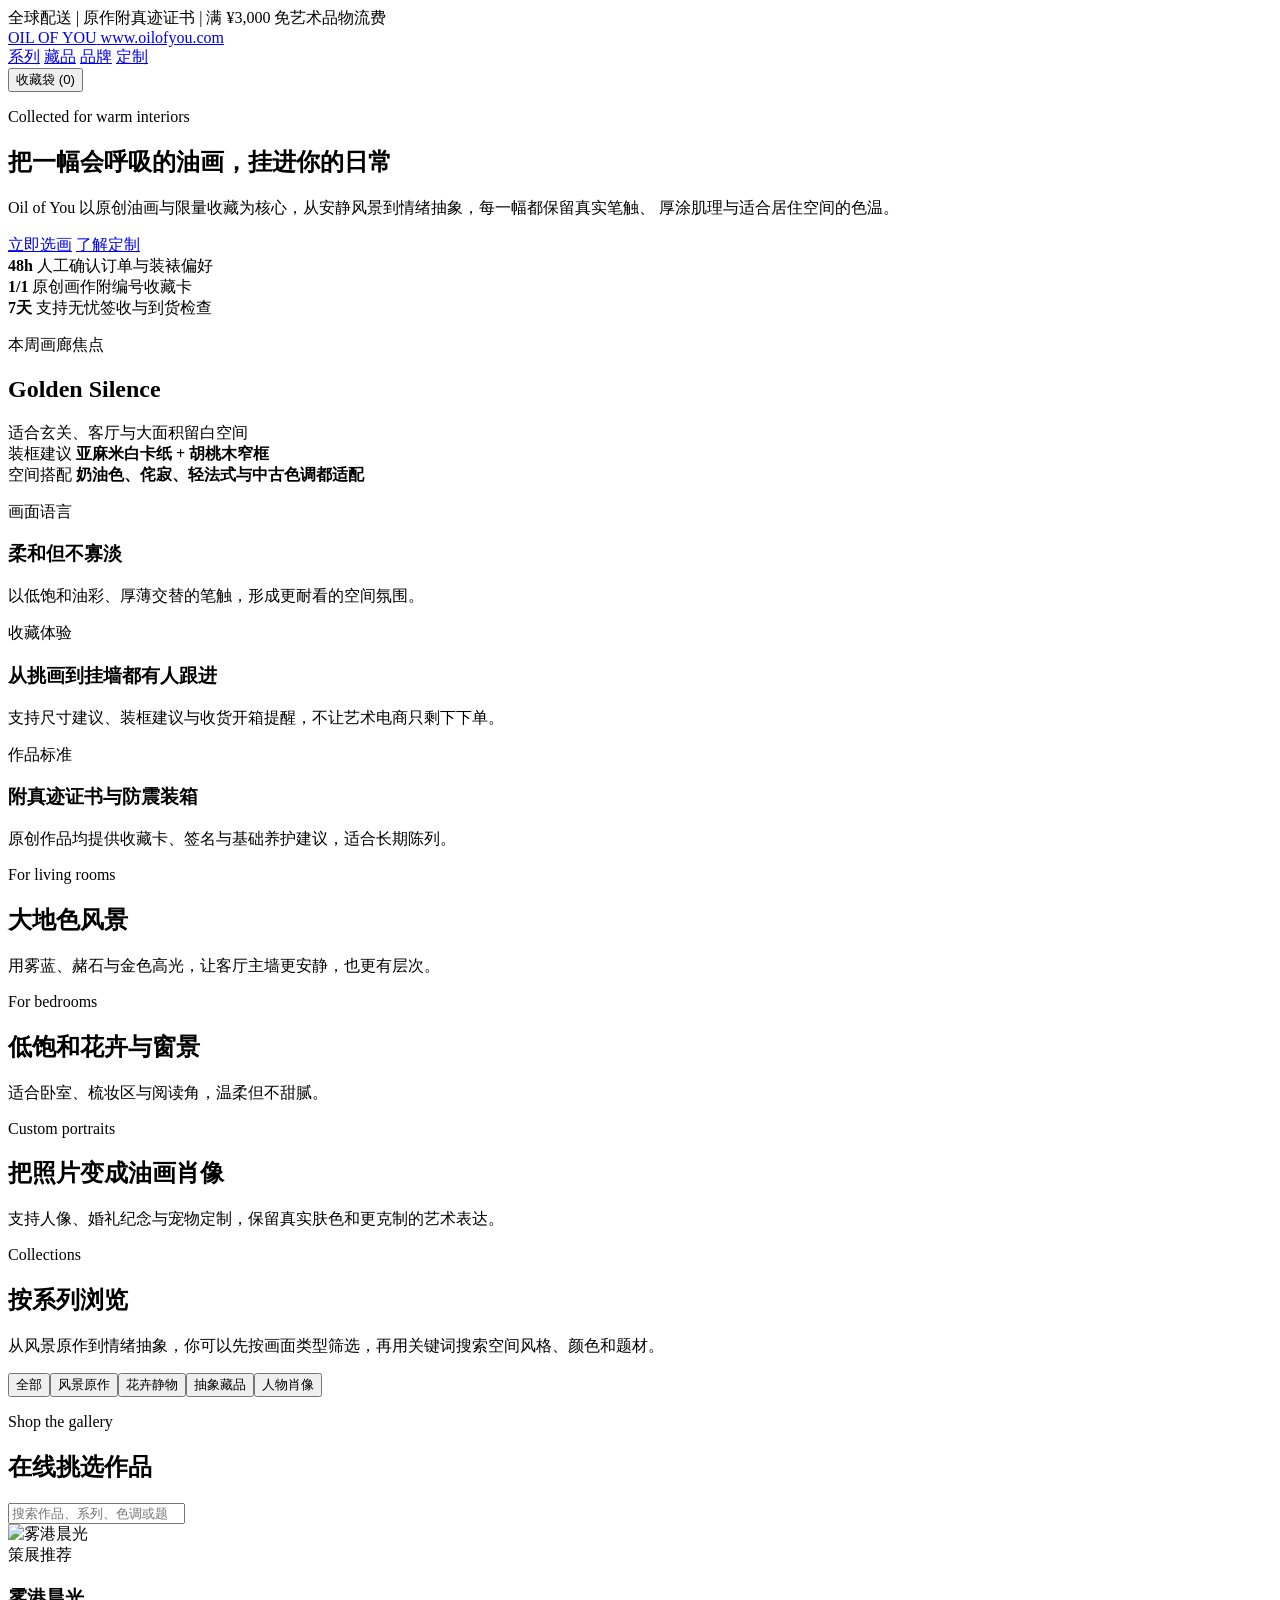
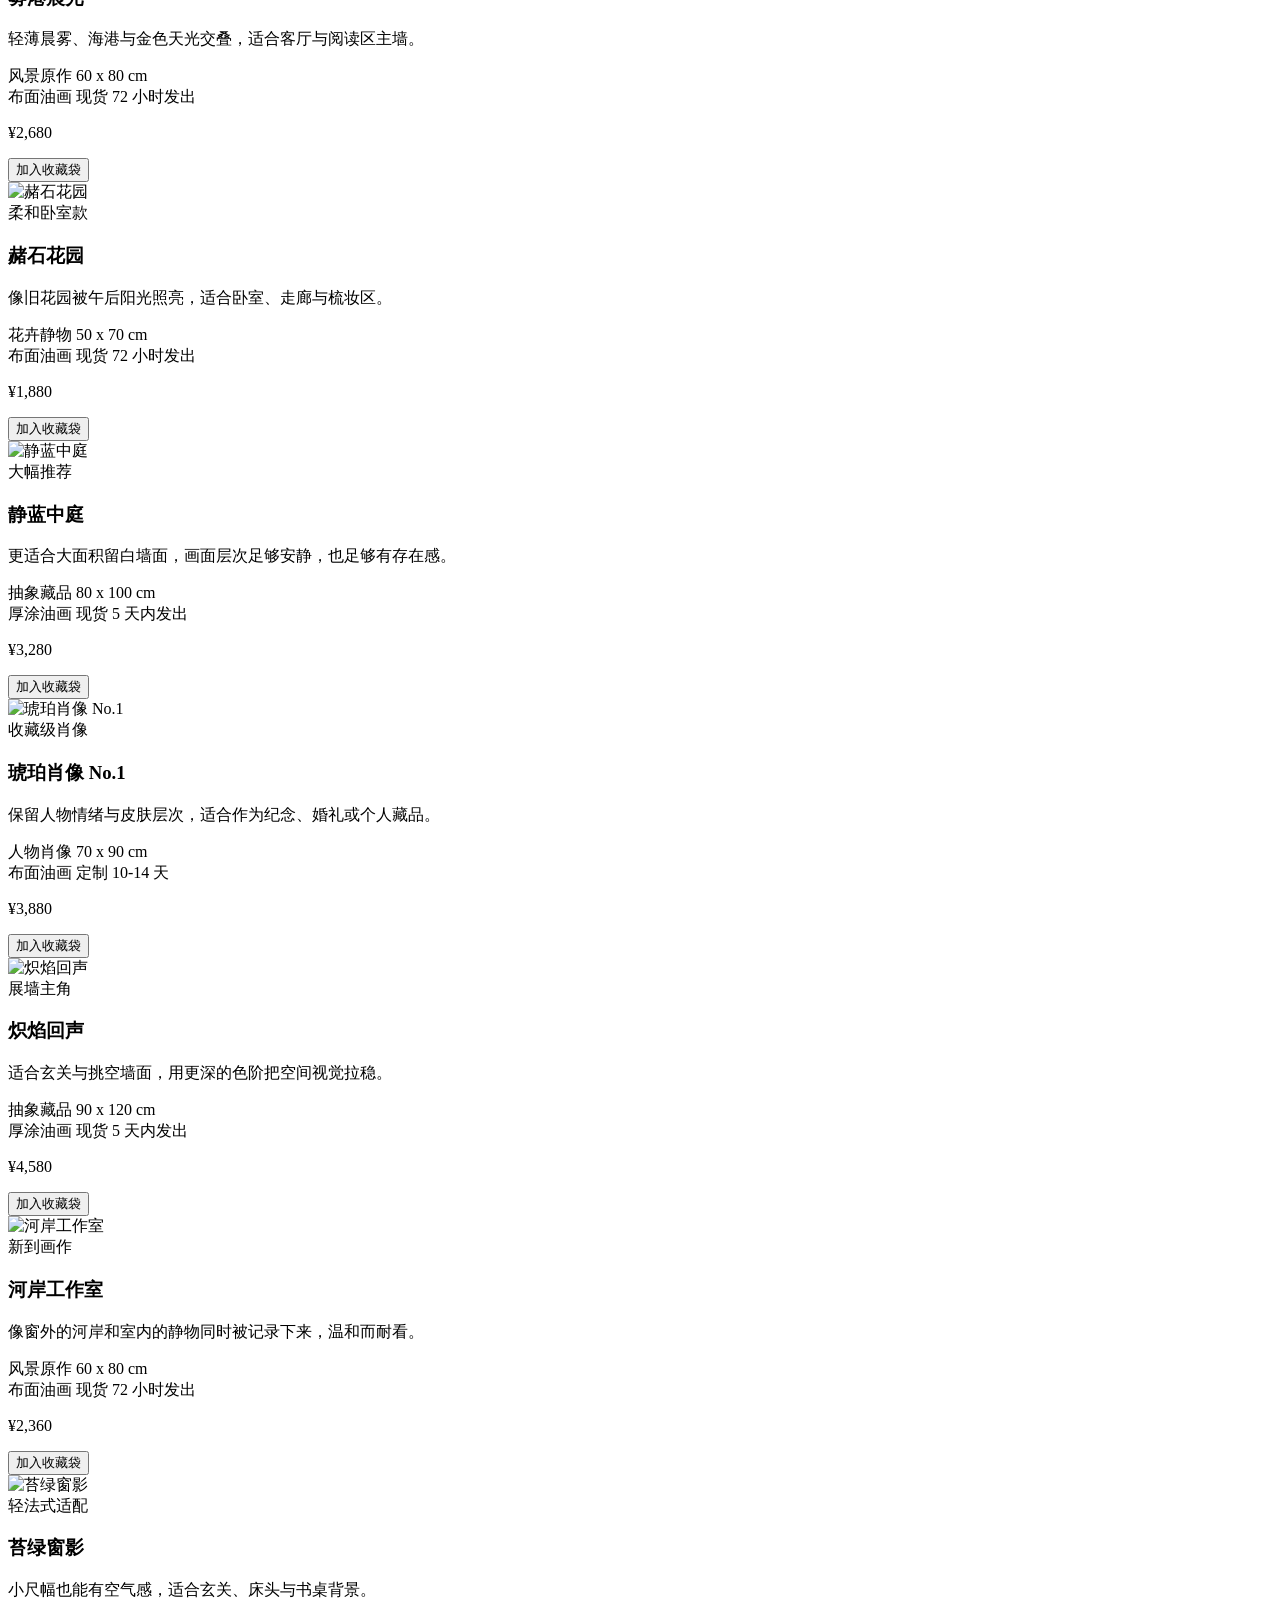
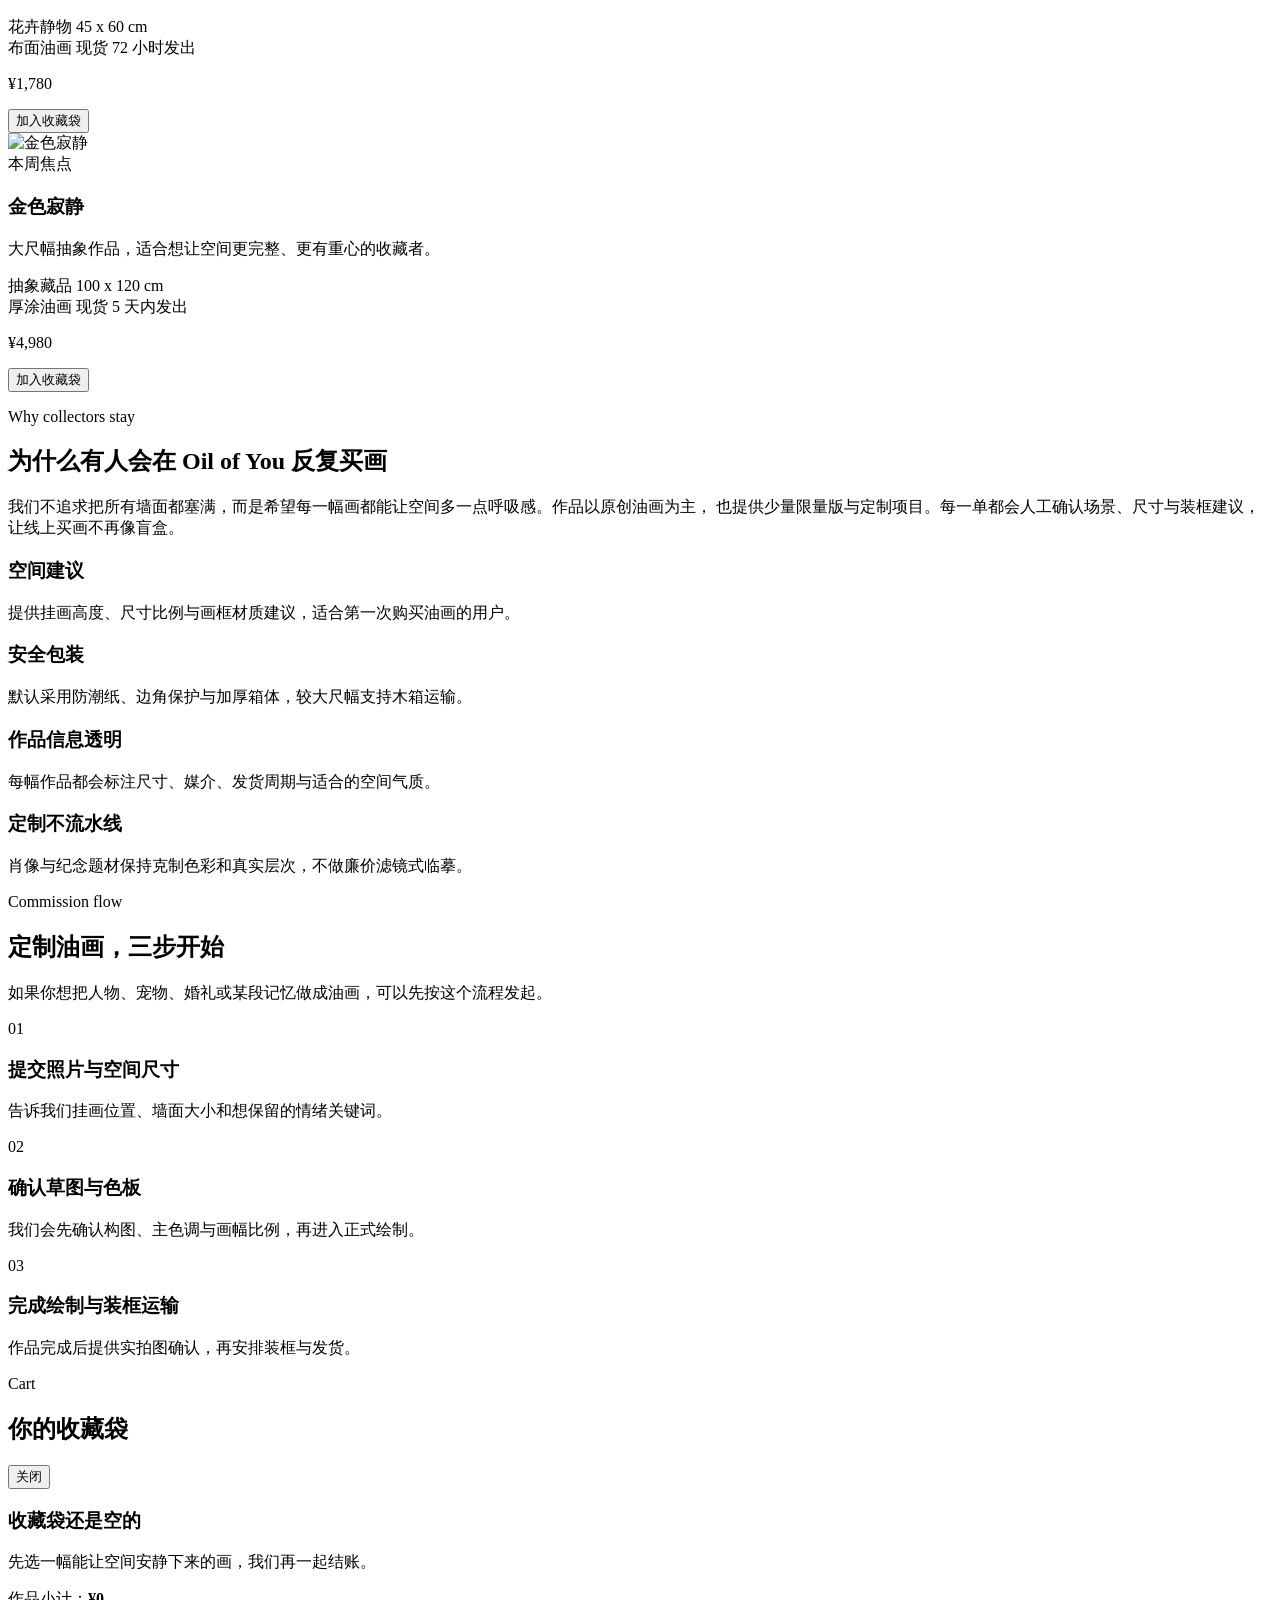
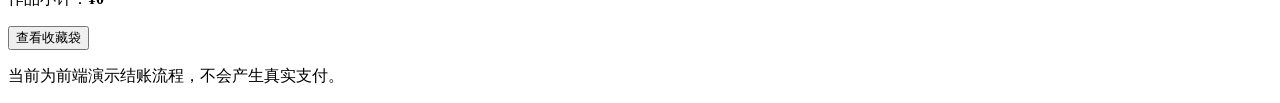
==== index.html @ 21b747b0 "Add Oil of You homepage" ====
<!DOCTYPE html>
<html lang="zh-CN">
<head>
  <meta charset="UTF-8" />
  <meta name="viewport" content="width=device-width, initial-scale=1.0" />
  <title>Oil of You | 原创油画与收藏级家居艺术</title>
  <meta
    name="description"
    content="Oil of You 是一个原创油画购物网站，提供风景、抽象、静物与肖像系列作品，每幅画作附真迹证书与专业防震装箱。"
  />
  <link rel="canonical" href="https://www.oilofyou.com/" />
  <meta property="og:title" content="Oil of You | 原创油画与收藏级家居艺术" />
  <meta
    property="og:description"
    content="在 www.oilofyou.com 挑选原创油画、收藏级空间艺术与定制肖像服务。"
  />
  <meta property="og:type" content="website" />
  <meta property="og:url" content="https://www.oilofyou.com/" />
  <link rel="stylesheet" href="./styles.css" />
</head>
<body>
  <header class="announcement">全球配送 | 原作附真迹证书 | 满 ¥3,000 免艺术品物流费</header>

  <nav class="nav">
    <a class="brand" href="./index.html" aria-label="Oil of You 首页">
      <span class="brand-mark">OIL OF YOU</span>
      <span class="brand-sub">www.oilofyou.com</span>
    </a>

    <div class="nav-links">
      <a href="#collections">系列</a>
      <a href="#shop">藏品</a>
      <a href="#story">品牌</a>
      <a href="#commission">定制</a>
    </div>

    <button id="cartBtn" class="cart-btn" aria-label="打开收藏袋">
      收藏袋 (<span id="cartCount">0</span>)
    </button>
  </nav>

  <main>
    <section class="hero">
      <div class="hero-copy surface">
        <p class="eyebrow">Collected for warm interiors</p>
        <h1>把一幅会呼吸的油画，挂进你的日常</h1>
        <p class="lede">
          Oil of You 以原创油画与限量收藏为核心，从安静风景到情绪抽象，每一幅都保留真实笔触、
          厚涂肌理与适合居住空间的色温。
        </p>

        <div class="hero-actions">
          <a href="#shop" class="cta">立即选画</a>
          <a href="#commission" class="ghost-btn">了解定制</a>
        </div>

        <div class="hero-notes">
          <div>
            <strong>48h</strong>
            <span>人工确认订单与装裱偏好</span>
          </div>
          <div>
            <strong>1/1</strong>
            <span>原创画作附编号收藏卡</span>
          </div>
          <div>
            <strong>7天</strong>
            <span>支持无忧签收与到货检查</span>
          </div>
        </div>
      </div>

      <div class="hero-stage surface">
        <div class="stage-frame stage-frame-large">
          <div class="frame-caption">
            <p>本周画廊焦点</p>
            <h2>Golden Silence</h2>
            <span>适合玄关、客厅与大面积留白空间</span>
          </div>
        </div>

        <div class="stage-stack">
          <article class="mini-note">
            <span>装框建议</span>
            <strong>亚麻米白卡纸 + 胡桃木窄框</strong>
          </article>
          <article class="mini-note warm">
            <span>空间搭配</span>
            <strong>奶油色、侘寂、轻法式与中古色调都适配</strong>
          </article>
        </div>
      </div>
    </section>

    <section class="signature-strip">
      <article class="surface">
        <p>画面语言</p>
        <h3>柔和但不寡淡</h3>
        <span>以低饱和油彩、厚薄交替的笔触，形成更耐看的空间氛围。</span>
      </article>
      <article class="surface">
        <p>收藏体验</p>
        <h3>从挑画到挂墙都有人跟进</h3>
        <span>支持尺寸建议、装框建议与收货开箱提醒，不让艺术电商只剩下下单。</span>
      </article>
      <article class="surface">
        <p>作品标准</p>
        <h3>附真迹证书与防震装箱</h3>
        <span>原创作品均提供收藏卡、签名与基础养护建议，适合长期陈列。</span>
      </article>
    </section>

    <section id="collections" class="editorial-grid">
      <article class="editorial-card tone-sand">
        <p class="eyebrow">For living rooms</p>
        <h2>大地色风景</h2>
        <p>用雾蓝、赭石与金色高光，让客厅主墙更安静，也更有层次。</p>
      </article>
      <article class="editorial-card tone-sage">
        <p class="eyebrow">For bedrooms</p>
        <h2>低饱和花卉与窗景</h2>
        <p>适合卧室、梳妆区与阅读角，温柔但不甜腻。</p>
      </article>
      <article class="editorial-card tone-ink">
        <p class="eyebrow">Custom portraits</p>
        <h2>把照片变成油画肖像</h2>
        <p>支持人像、婚礼纪念与宠物定制，保留真实肤色和更克制的艺术表达。</p>
      </article>
    </section>

    <section class="section-surface">
      <div class="section-head">
        <div>
          <p class="eyebrow">Collections</p>
          <h2>按系列浏览</h2>
        </div>
        <p>
          从风景原作到情绪抽象，你可以先按画面类型筛选，再用关键词搜索空间风格、颜色和题材。
        </p>
      </div>
      <div id="categoryFilters" class="chips"></div>
    </section>

    <section id="shop" class="shop section-surface">
      <div class="shop-header">
        <div>
          <p class="eyebrow">Shop the gallery</p>
          <h2>在线挑选作品</h2>
        </div>
        <input
          id="searchInput"
          type="search"
          placeholder="搜索作品、系列、色调或题材"
          aria-label="搜索作品"
        />
      </div>
      <div id="productGrid" class="product-grid"></div>
    </section>

    <section id="story" class="story-layout">
      <article class="section-surface story-panel">
        <p class="eyebrow">Why collectors stay</p>
        <h2>为什么有人会在 Oil of You 反复买画</h2>
        <p class="story-text">
          我们不追求把所有墙面都塞满，而是希望每一幅画都能让空间多一点呼吸感。作品以原创油画为主，
          也提供少量限量版与定制项目。每一单都会人工确认场景、尺寸与装框建议，让线上买画不再像盲盒。
        </p>
      </article>

      <div class="promise-grid">
        <article class="section-surface promise-card">
          <h3>空间建议</h3>
          <p>提供挂画高度、尺寸比例与画框材质建议，适合第一次购买油画的用户。</p>
        </article>
        <article class="section-surface promise-card">
          <h3>安全包装</h3>
          <p>默认采用防潮纸、边角保护与加厚箱体，较大尺幅支持木箱运输。</p>
        </article>
        <article class="section-surface promise-card">
          <h3>作品信息透明</h3>
          <p>每幅作品都会标注尺寸、媒介、发货周期与适合的空间气质。</p>
        </article>
        <article class="section-surface promise-card">
          <h3>定制不流水线</h3>
          <p>肖像与纪念题材保持克制色彩和真实层次，不做廉价滤镜式临摹。</p>
        </article>
      </div>
    </section>

    <section id="commission" class="section-surface commission">
      <div class="section-head">
        <div>
          <p class="eyebrow">Commission flow</p>
          <h2>定制油画，三步开始</h2>
        </div>
        <p>如果你想把人物、宠物、婚礼或某段记忆做成油画，可以先按这个流程发起。</p>
      </div>

      <div class="process-grid">
        <article class="process-card">
          <span>01</span>
          <h3>提交照片与空间尺寸</h3>
          <p>告诉我们挂画位置、墙面大小和想保留的情绪关键词。</p>
        </article>
        <article class="process-card">
          <span>02</span>
          <h3>确认草图与色板</h3>
          <p>我们会先确认构图、主色调与画幅比例，再进入正式绘制。</p>
        </article>
        <article class="process-card">
          <span>03</span>
          <h3>完成绘制与装框运输</h3>
          <p>作品完成后提供实拍图确认，再安排装框与发货。</p>
        </article>
      </div>
    </section>
  </main>

  <aside id="cartDrawer" class="cart-drawer" aria-hidden="true">
    <div class="cart-head">
      <div>
        <p class="eyebrow">Cart</p>
        <h2>你的收藏袋</h2>
      </div>
      <button id="closeCartBtn" aria-label="关闭收藏袋">关闭</button>
    </div>

    <div id="cartItems" class="cart-items"></div>

    <div class="cart-foot">
      <p>作品小计：<strong id="cartSubtotal">¥0</strong></p>
      <button id="goCartBtn" class="checkout-btn">查看收藏袋</button>
      <p class="small">当前为前端演示结账流程，不会产生真实支付。</p>
    </div>
  </aside>

  <div id="overlay" class="overlay"></div>

  <script src="./store-data.js"></script>
  <script src="./app.js"></script>
</body>
</html>
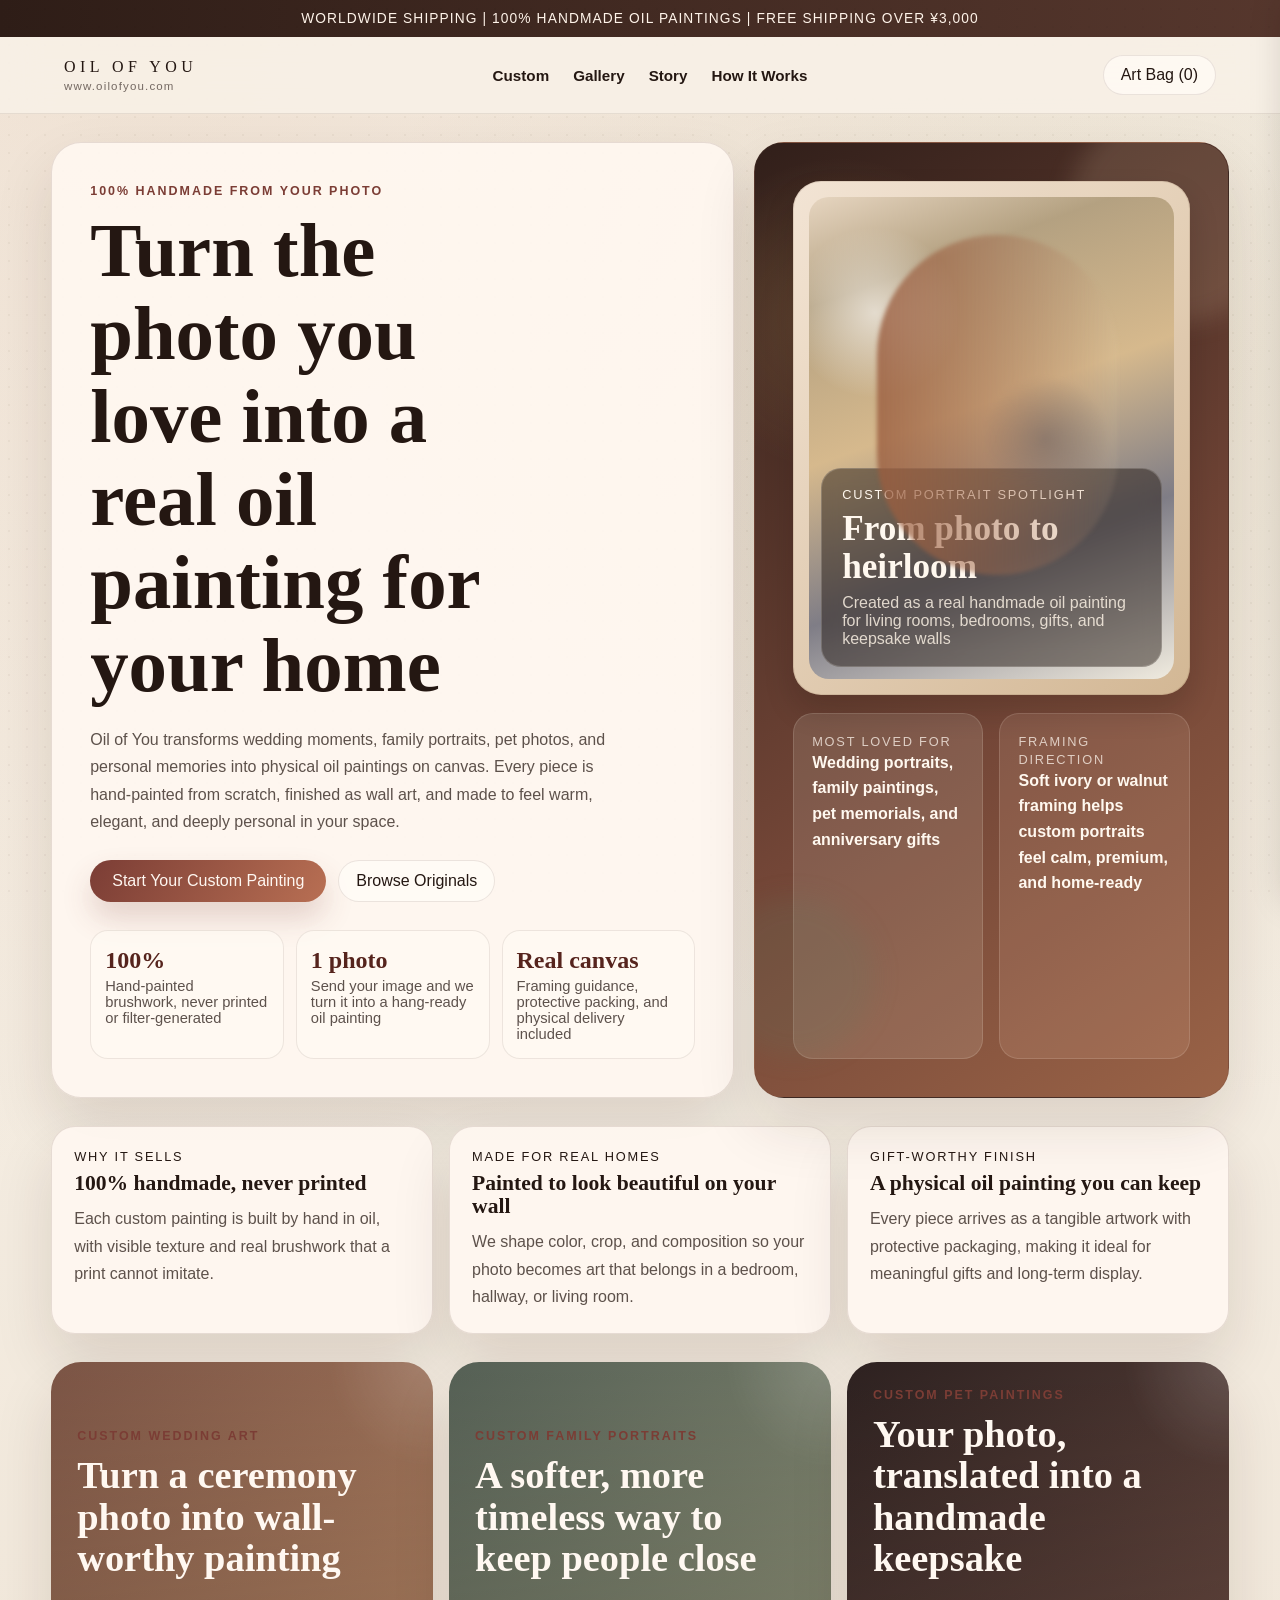
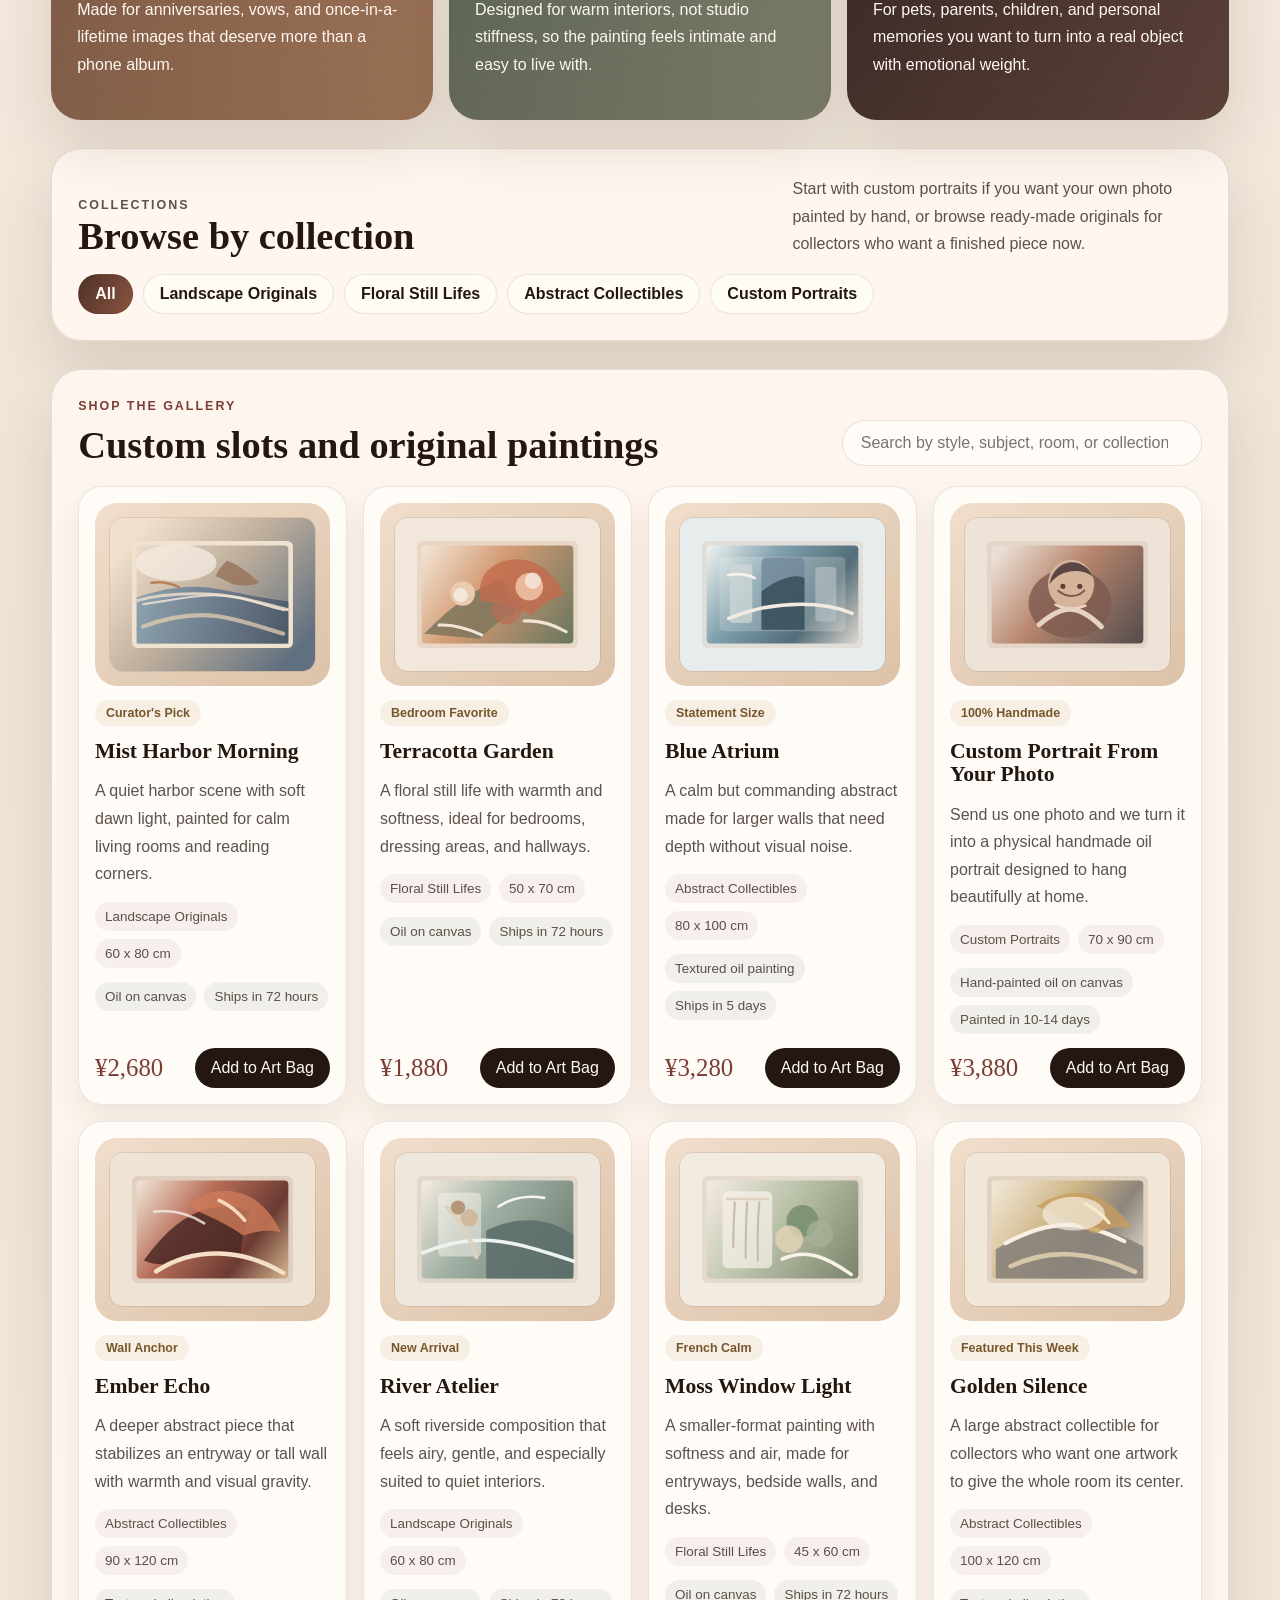
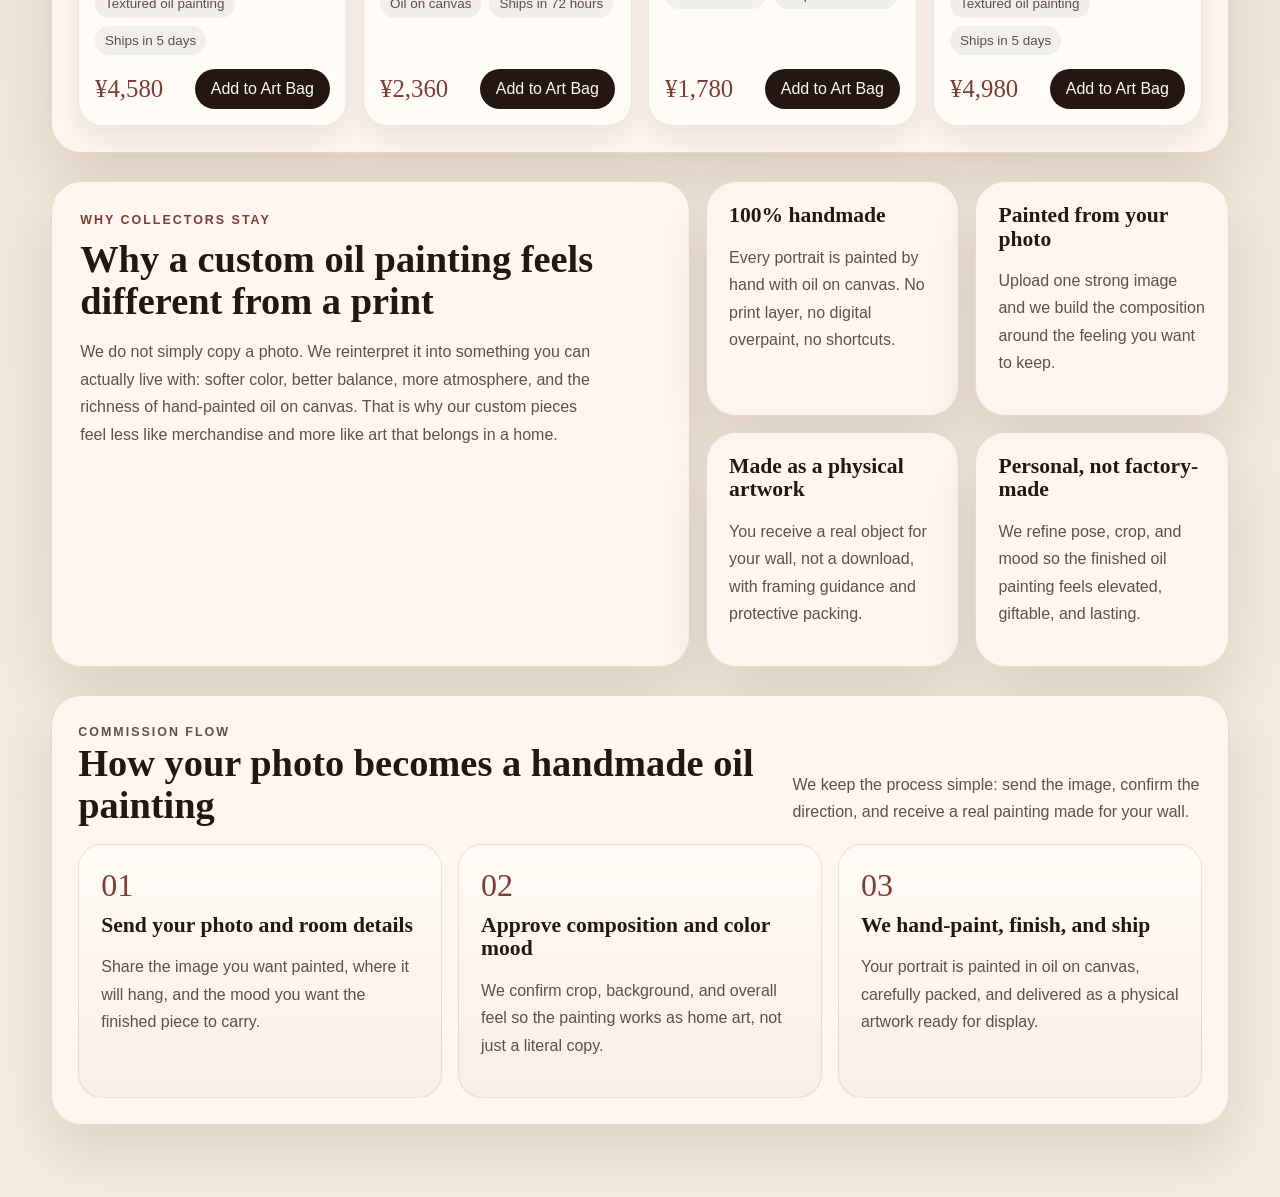
==== commit aeaf3b45: "Refresh homepage copy for custom handmade portraits" ====
--- a/index.html
+++ b/index.html
@@ -1,71 +1,72 @@
 <!DOCTYPE html>
-<html lang="zh-CN">
+<html lang="en">
 <head>
   <meta charset="UTF-8" />
   <meta name="viewport" content="width=device-width, initial-scale=1.0" />
-  <title>Oil of You | 原创油画与收藏级家居艺术</title>
+  <title>Oil of You | 100% Handmade Custom Oil Paintings From Your Photos</title>
   <meta
     name="description"
-    content="Oil of You 是一个原创油画购物网站，提供风景、抽象、静物与肖像系列作品，每幅画作附真迹证书与专业防震装箱。"
+    content="Turn your photos into 100% handmade oil paintings on real canvas. Oil of You creates custom portraits, wedding paintings, pet portraits, and collectible originals made for your home."
   />
   <link rel="canonical" href="https://www.oilofyou.com/" />
-  <meta property="og:title" content="Oil of You | 原创油画与收藏级家居艺术" />
+  <meta property="og:title" content="Oil of You | 100% Handmade Custom Oil Paintings From Your Photos" />
   <meta
     property="og:description"
-    content="在 www.oilofyou.com 挑选原创油画、收藏级空间艺术与定制肖像服务。"
+    content="Upload your photo and receive a real hand-painted oil painting made to hang in your home."
   />
   <meta property="og:type" content="website" />
   <meta property="og:url" content="https://www.oilofyou.com/" />
   <link rel="stylesheet" href="./styles.css" />
 </head>
 <body>
-  <header class="announcement">全球配送 | 原作附真迹证书 | 满 ¥3,000 免艺术品物流费</header>
+  <header class="announcement">Worldwide shipping | 100% handmade oil paintings | Free shipping over ¥3,000</header>
 
   <nav class="nav">
-    <a class="brand" href="./index.html" aria-label="Oil of You 首页">
+    <a class="brand" href="./index.html" aria-label="Oil of You home page">
       <span class="brand-mark">OIL OF YOU</span>
       <span class="brand-sub">www.oilofyou.com</span>
     </a>
 
     <div class="nav-links">
-      <a href="#collections">系列</a>
-      <a href="#shop">藏品</a>
-      <a href="#story">品牌</a>
-      <a href="#commission">定制</a>
+      <a href="#collections">Custom</a>
+      <a href="#shop">Gallery</a>
+      <a href="#story">Story</a>
+      <a href="#commission">How It Works</a>
     </div>
 
-    <button id="cartBtn" class="cart-btn" aria-label="打开收藏袋">
-      收藏袋 (<span id="cartCount">0</span>)
+    <button id="cartBtn" class="cart-btn" aria-label="Open art bag">
+      Art Bag (<span id="cartCount">0</span>)
     </button>
   </nav>
 
   <main>
     <section class="hero">
       <div class="hero-copy surface">
-        <p class="eyebrow">Collected for warm interiors</p>
-        <h1>把一幅会呼吸的油画，挂进你的日常</h1>
+        <p class="eyebrow">100% Handmade From Your Photo</p>
+        <h1>Turn the photo you love into a real oil painting for your home</h1>
         <p class="lede">
-          Oil of You 以原创油画与限量收藏为核心，从安静风景到情绪抽象，每一幅都保留真实笔触、
-          厚涂肌理与适合居住空间的色温。
+          Oil of You transforms wedding moments, family portraits, pet photos, and personal memories into
+          physical oil paintings on canvas. Every piece is hand-painted from scratch, finished as wall art,
+          and made to feel warm, elegant, and deeply personal in your space.
         </p>
 
         <div class="hero-actions">
-          <a href="#shop" class="cta">立即选画</a>
-          <a href="#commission" class="ghost-btn">了解定制</a>
+          <a href="#commission" class="cta">Start Your Custom Painting</a>
+          <a href="#shop" class="ghost-btn">Browse Originals</a>
         </div>
 
         <div class="hero-notes">
           <div>
-            <strong>48h</strong>
-            <span>人工确认订单与装裱偏好</span>
+            <strong>100%</strong>
+            <span>Hand-painted brushwork, never printed or filter-generated</span>
           </div>
           <div>
-            <strong>1/1</strong>
-            <span>原创画作附编号收藏卡</span>
+            <strong>1 photo</strong>
+            <span>Send your image and we turn it into a hang-ready oil painting</span>
           </div>
           <div>
-            <strong>7天</strong>
-            <span>支持无忧签收与到货检查</span>
+            <strong>Real canvas</strong>
+            <span>Framing guidance, protective packing, and physical delivery included</span>
           </div>
         </div>
       </div>
@@ -73,20 +74,20 @@
       <div class="hero-stage surface">
         <div class="stage-frame stage-frame-large">
           <div class="frame-caption">
-            <p>本周画廊焦点</p>
-            <h2>Golden Silence</h2>
-            <span>适合玄关、客厅与大面积留白空间</span>
+            <p>Custom Portrait Spotlight</p>
+            <h2>From photo to heirloom</h2>
+            <span>Created as a real handmade oil painting for living rooms, bedrooms, gifts, and keepsake walls</span>
           </div>
         </div>
 
         <div class="stage-stack">
           <article class="mini-note">
-            <span>装框建议</span>
-            <strong>亚麻米白卡纸 + 胡桃木窄框</strong>
+            <span>Most loved for</span>
+            <strong>Wedding portraits, family paintings, pet memorials, and anniversary gifts</strong>
           </article>
           <article class="mini-note warm">
-            <span>空间搭配</span>
-            <strong>奶油色、侘寂、轻法式与中古色调都适配</strong>
+            <span>Framing direction</span>
+            <strong>Soft ivory or walnut framing helps custom portraits feel calm, premium, and home-ready</strong>
           </article>
         </div>
       </div>
@@ -94,37 +95,37 @@
 
     <section class="signature-strip">
       <article class="surface">
-        <p>画面语言</p>
-        <h3>柔和但不寡淡</h3>
-        <span>以低饱和油彩、厚薄交替的笔触，形成更耐看的空间氛围。</span>
+        <p>Why it sells</p>
+        <h3>100% handmade, never printed</h3>
+        <span>Each custom painting is built by hand in oil, with visible texture and real brushwork that a print cannot imitate.</span>
       </article>
       <article class="surface">
-        <p>收藏体验</p>
-        <h3>从挑画到挂墙都有人跟进</h3>
-        <span>支持尺寸建议、装框建议与收货开箱提醒，不让艺术电商只剩下下单。</span>
+        <p>Made for real homes</p>
+        <h3>Painted to look beautiful on your wall</h3>
+        <span>We shape color, crop, and composition so your photo becomes art that belongs in a bedroom, hallway, or living room.</span>
       </article>
       <article class="surface">
-        <p>作品标准</p>
-        <h3>附真迹证书与防震装箱</h3>
-        <span>原创作品均提供收藏卡、签名与基础养护建议，适合长期陈列。</span>
+        <p>Gift-worthy finish</p>
+        <h3>A physical oil painting you can keep</h3>
+        <span>Every piece arrives as a tangible artwork with protective packaging, making it ideal for meaningful gifts and long-term display.</span>
       </article>
     </section>
 
     <section id="collections" class="editorial-grid">
       <article class="editorial-card tone-sand">
-        <p class="eyebrow">For living rooms</p>
-        <h2>大地色风景</h2>
-        <p>用雾蓝、赭石与金色高光，让客厅主墙更安静，也更有层次。</p>
+        <p class="eyebrow">Custom wedding art</p>
+        <h2>Turn a ceremony photo into wall-worthy painting</h2>
+        <p>Made for anniversaries, vows, and once-in-a-lifetime images that deserve more than a phone album.</p>
       </article>
       <article class="editorial-card tone-sage">
-        <p class="eyebrow">For bedrooms</p>
-        <h2>低饱和花卉与窗景</h2>
-        <p>适合卧室、梳妆区与阅读角，温柔但不甜腻。</p>
+        <p class="eyebrow">Custom family portraits</p>
+        <h2>A softer, more timeless way to keep people close</h2>
+        <p>Designed for warm interiors, not studio stiffness, so the painting feels intimate and easy to live with.</p>
       </article>
       <article class="editorial-card tone-ink">
-        <p class="eyebrow">Custom portraits</p>
-        <h2>把照片变成油画肖像</h2>
-        <p>支持人像、婚礼纪念与宠物定制，保留真实肤色和更克制的艺术表达。</p>
+        <p class="eyebrow">Custom pet paintings</p>
+        <h2>Your photo, translated into a handmade keepsake</h2>
+        <p>For pets, parents, children, and personal memories you want to turn into a real object with emotional weight.</p>
       </article>
     </section>
 
@@ -132,10 +133,10 @@
       <div class="section-head">
         <div>
           <p class="eyebrow">Collections</p>
-          <h2>按系列浏览</h2>
+          <h2>Browse by collection</h2>
         </div>
         <p>
-          从风景原作到情绪抽象，你可以先按画面类型筛选，再用关键词搜索空间风格、颜色和题材。
+          Start with custom portraits if you want your own photo painted by hand, or browse ready-made originals for collectors who want a finished piece now.
         </p>
       </div>
       <div id="categoryFilters" class="chips"></div>
@@ -145,13 +146,13 @@
       <div class="shop-header">
         <div>
           <p class="eyebrow">Shop the gallery</p>
-          <h2>在线挑选作品</h2>
+          <h2>Custom slots and original paintings</h2>
         </div>
         <input
           id="searchInput"
           type="search"
-          placeholder="搜索作品、系列、色调或题材"
-          aria-label="搜索作品"
+          placeholder="Search by style, subject, room, or collection"
+          aria-label="Search paintings"
         />
       </div>
       <div id="productGrid" class="product-grid"></div>
@@ -160,29 +161,30 @@
     <section id="story" class="story-layout">
       <article class="section-surface story-panel">
         <p class="eyebrow">Why collectors stay</p>
-        <h2>为什么有人会在 Oil of You 反复买画</h2>
+        <h2>Why a custom oil painting feels different from a print</h2>
         <p class="story-text">
-          我们不追求把所有墙面都塞满，而是希望每一幅画都能让空间多一点呼吸感。作品以原创油画为主，
-          也提供少量限量版与定制项目。每一单都会人工确认场景、尺寸与装框建议，让线上买画不再像盲盒。
+          We do not simply copy a photo. We reinterpret it into something you can actually live with: softer color,
+          better balance, more atmosphere, and the richness of hand-painted oil on canvas. That is why our custom
+          pieces feel less like merchandise and more like art that belongs in a home.
         </p>
       </article>
 
       <div class="promise-grid">
         <article class="section-surface promise-card">
-          <h3>空间建议</h3>
-          <p>提供挂画高度、尺寸比例与画框材质建议，适合第一次购买油画的用户。</p>
-        </article>
-        <article class="section-surface promise-card">
-          <h3>安全包装</h3>
-          <p>默认采用防潮纸、边角保护与加厚箱体，较大尺幅支持木箱运输。</p>
-        </article>
-        <article class="section-surface promise-card">
-          <h3>作品信息透明</h3>
-          <p>每幅作品都会标注尺寸、媒介、发货周期与适合的空间气质。</p>
-        </article>
-        <article class="section-surface promise-card">
-          <h3>定制不流水线</h3>
-          <p>肖像与纪念题材保持克制色彩和真实层次，不做廉价滤镜式临摹。</p>
+          <h3>100% handmade</h3>
+          <p>Every portrait is painted by hand with oil on canvas. No print layer, no digital overpaint, no shortcuts.</p>
+        </article>
+        <article class="section-surface promise-card">
+          <h3>Painted from your photo</h3>
+          <p>Upload one strong image and we build the composition around the feeling you want to keep.</p>
+        </article>
+        <article class="section-surface promise-card">
+          <h3>Made as a physical artwork</h3>
+          <p>You receive a real object for your wall, not a download, with framing guidance and protective packing.</p>
+        </article>
+        <article class="section-surface promise-card">
+          <h3>Personal, not factory-made</h3>
+          <p>We refine pose, crop, and mood so the finished oil painting feels elevated, giftable, and lasting.</p>
         </article>
       </div>
     </section>
@@ -191,26 +193,26 @@
       <div class="section-head">
         <div>
           <p class="eyebrow">Commission flow</p>
-          <h2>定制油画，三步开始</h2>
-        </div>
-        <p>如果你想把人物、宠物、婚礼或某段记忆做成油画，可以先按这个流程发起。</p>
+          <h2>How your photo becomes a handmade oil painting</h2>
+        </div>
+        <p>We keep the process simple: send the image, confirm the direction, and receive a real painting made for your wall.</p>
       </div>
 
       <div class="process-grid">
         <article class="process-card">
           <span>01</span>
-          <h3>提交照片与空间尺寸</h3>
-          <p>告诉我们挂画位置、墙面大小和想保留的情绪关键词。</p>
+          <h3>Send your photo and room details</h3>
+          <p>Share the image you want painted, where it will hang, and the mood you want the finished piece to carry.</p>
         </article>
         <article class="process-card">
           <span>02</span>
-          <h3>确认草图与色板</h3>
-          <p>我们会先确认构图、主色调与画幅比例，再进入正式绘制。</p>
+          <h3>Approve composition and color mood</h3>
+          <p>We confirm crop, background, and overall feel so the painting works as home art, not just a literal copy.</p>
         </article>
         <article class="process-card">
           <span>03</span>
-          <h3>完成绘制与装框运输</h3>
-          <p>作品完成后提供实拍图确认，再安排装框与发货。</p>
+          <h3>We hand-paint, finish, and ship</h3>
+          <p>Your portrait is painted in oil on canvas, carefully packed, and delivered as a physical artwork ready for display.</p>
         </article>
       </div>
     </section>
@@ -220,17 +222,17 @@
     <div class="cart-head">
       <div>
         <p class="eyebrow">Cart</p>
-        <h2>你的收藏袋</h2>
-      </div>
-      <button id="closeCartBtn" aria-label="关闭收藏袋">关闭</button>
+        <h2>Your art bag</h2>
+      </div>
+      <button id="closeCartBtn" aria-label="Close art bag">Close</button>
     </div>
 
     <div id="cartItems" class="cart-items"></div>
 
     <div class="cart-foot">
-      <p>作品小计：<strong id="cartSubtotal">¥0</strong></p>
-      <button id="goCartBtn" class="checkout-btn">查看收藏袋</button>
-      <p class="small">当前为前端演示结账流程，不会产生真实支付。</p>
+      <p>Artwork subtotal: <strong id="cartSubtotal">¥0</strong></p>
+      <button id="goCartBtn" class="checkout-btn">View Art Bag</button>
+      <p class="small">This is still a demo checkout flow. No real payment will be charged.</p>
     </div>
   </aside>
 
--- a/styles.css
+++ b/styles.css
@@ -0,0 +1,1058 @@
+:root {
+  --ink: #241712;
+  --ink-soft: rgba(36, 23, 18, 0.74);
+  --paper: rgba(255, 248, 241, 0.9);
+  --mist: #ecdfcf;
+  --line: rgba(104, 77, 63, 0.16);
+  --wine: #7b3d35;
+  --wine-deep: #56241d;
+  --clay: #b86f53;
+  --sage: #727e6b;
+  --gold: #b89758;
+  --shadow: 0 28px 60px rgba(50, 27, 16, 0.12);
+  --shadow-soft: 0 16px 30px rgba(50, 27, 16, 0.08);
+}
+
+* {
+  box-sizing: border-box;
+}
+
+html {
+  scroll-behavior: smooth;
+}
+
+body {
+  margin: 0;
+  color: var(--ink);
+  font-family: "Avenir Next", "PingFang SC", "Hiragino Sans GB", "Microsoft YaHei", sans-serif;
+  background:
+    radial-gradient(circle at 12% 0%, rgba(205, 155, 117, 0.2), transparent 26%),
+    radial-gradient(circle at 88% 8%, rgba(181, 159, 111, 0.18), transparent 18%),
+    linear-gradient(180deg, #f8f3eb 0%, #efe4d5 52%, #f4ecdf 100%);
+}
+
+body::before {
+  content: "";
+  position: fixed;
+  inset: 0;
+  pointer-events: none;
+  opacity: 0.26;
+  background-image:
+    radial-gradient(rgba(78, 46, 32, 0.18) 0.8px, transparent 0.8px),
+    radial-gradient(rgba(255, 255, 255, 0.24) 0.6px, transparent 0.6px);
+  background-size: 18px 18px, 28px 28px;
+  background-position: 0 0, 9px 11px;
+  mix-blend-mode: multiply;
+}
+
+img {
+  display: block;
+  max-width: 100%;
+}
+
+a {
+  color: inherit;
+}
+
+button,
+input,
+textarea {
+  font: inherit;
+}
+
+.announcement {
+  padding: 11px 16px;
+  text-align: center;
+  font-size: 0.86rem;
+  letter-spacing: 0.08em;
+  text-transform: uppercase;
+  color: #fff4ea;
+  background: linear-gradient(90deg, #2e1d17, #56372d);
+}
+
+.nav {
+  position: sticky;
+  top: 0;
+  z-index: 20;
+  display: flex;
+  align-items: center;
+  justify-content: space-between;
+  gap: 14px;
+  padding: 18px 5vw;
+  background: rgba(248, 241, 232, 0.84);
+  border-bottom: 1px solid rgba(101, 76, 63, 0.12);
+  backdrop-filter: blur(18px);
+}
+
+.brand {
+  display: grid;
+  gap: 4px;
+  text-decoration: none;
+}
+
+.brand-mark,
+h1,
+h2,
+h3,
+.product-price,
+.process-card span,
+.hero-notes strong {
+  font-family: "Baskerville Old Face", "Palatino Linotype", "Book Antiqua", "Songti SC", serif;
+}
+
+.brand-mark {
+  font-size: 1rem;
+  letter-spacing: 0.28em;
+}
+
+.brand-sub {
+  font-size: 0.72rem;
+  color: rgba(36, 23, 18, 0.62);
+  letter-spacing: 0.1em;
+}
+
+.nav-links {
+  display: flex;
+  gap: 24px;
+  align-items: center;
+}
+
+.nav-links a {
+  position: relative;
+  text-decoration: none;
+  font-size: 0.95rem;
+  font-weight: 600;
+}
+
+.nav-links a::after {
+  content: "";
+  position: absolute;
+  left: 0;
+  bottom: -6px;
+  width: 100%;
+  height: 1px;
+  transform: scaleX(0);
+  transform-origin: right;
+  transition: transform 0.25s ease;
+  background: currentColor;
+}
+
+.nav-links a:hover::after,
+.nav-links a:focus-visible::after {
+  transform: scaleX(1);
+  transform-origin: left;
+}
+
+.cart-btn,
+.cta,
+.checkout-btn,
+#closeCartBtn,
+.ghost-btn,
+.product button {
+  border: 0;
+  border-radius: 999px;
+  cursor: pointer;
+  transition:
+    transform 0.22s ease,
+    box-shadow 0.22s ease,
+    background-color 0.22s ease;
+}
+
+.cart-btn,
+.ghost-btn {
+  padding: 11px 18px;
+  background: rgba(255, 251, 246, 0.78);
+  color: var(--ink);
+  box-shadow: inset 0 0 0 1px rgba(90, 62, 48, 0.12);
+}
+
+.cart-btn:hover,
+.ghost-btn:hover,
+.product button:hover,
+.checkout-btn:hover,
+.cta:hover,
+#closeCartBtn:hover {
+  transform: translateY(-1px);
+}
+
+.cta,
+.checkout-btn {
+  padding: 12px 22px;
+  text-decoration: none;
+  color: #fff7f1;
+  background: linear-gradient(120deg, var(--wine), var(--clay));
+  box-shadow: 0 16px 30px rgba(123, 61, 53, 0.2);
+  display: inline-flex;
+  align-items: center;
+  justify-content: center;
+}
+
+.ghost-btn {
+  display: inline-flex;
+  align-items: center;
+  justify-content: center;
+  text-decoration: none;
+}
+
+main {
+  position: relative;
+  width: min(1200px, 92vw);
+  margin: 28px auto 72px;
+  display: grid;
+  gap: 28px;
+}
+
+.surface,
+.section-surface,
+.flow-card {
+  background: var(--paper);
+  border: 1px solid var(--line);
+  border-radius: 30px;
+  box-shadow: var(--shadow);
+}
+
+.hero {
+  display: grid;
+  grid-template-columns: minmax(0, 1.18fr) minmax(340px, 0.82fr);
+  gap: 20px;
+}
+
+.hero-copy,
+.hero-stage {
+  padding: clamp(24px, 4vw, 38px);
+}
+
+.hero-copy {
+  animation: rise 0.8s ease;
+}
+
+.eyebrow {
+  display: inline-block;
+  margin: 0 0 12px;
+  font-size: 0.78rem;
+  font-weight: 700;
+  letter-spacing: 0.16em;
+  text-transform: uppercase;
+  color: var(--wine);
+}
+
+h1,
+h2,
+h3 {
+  margin: 0;
+  font-weight: 600;
+  line-height: 1.08;
+}
+
+h1 {
+  max-width: 11ch;
+  font-size: clamp(2.7rem, 6vw, 4.8rem);
+}
+
+h2 {
+  font-size: clamp(1.9rem, 3vw, 2.8rem);
+}
+
+h3 {
+  font-size: 1.35rem;
+}
+
+.lede,
+.story-text,
+.editorial-card p:last-child,
+.signature-strip span,
+.promise-card p,
+.process-card p,
+.section-head p,
+.product-summary {
+  line-height: 1.72;
+}
+
+.lede {
+  max-width: 58ch;
+  margin: 18px 0 0;
+  color: var(--ink-soft);
+}
+
+.hero-actions {
+  display: flex;
+  flex-wrap: wrap;
+  gap: 12px;
+  margin-top: 24px;
+}
+
+.hero-notes {
+  margin-top: 28px;
+  display: grid;
+  grid-template-columns: repeat(3, minmax(0, 1fr));
+  gap: 12px;
+}
+
+.hero-notes div {
+  padding: 16px 14px;
+  border-radius: 18px;
+  background: rgba(255, 250, 245, 0.66);
+  border: 1px solid rgba(95, 70, 58, 0.11);
+}
+
+.hero-notes strong {
+  display: block;
+  font-size: 1.5rem;
+  color: var(--wine-deep);
+}
+
+.hero-notes span {
+  display: block;
+  margin-top: 4px;
+  font-size: 0.92rem;
+  color: var(--ink-soft);
+}
+
+.hero-stage {
+  position: relative;
+  display: grid;
+  gap: 18px;
+  overflow: hidden;
+  color: #fff8ef;
+  background:
+    radial-gradient(circle at 18% 18%, rgba(236, 198, 116, 0.18), transparent 18%),
+    linear-gradient(145deg, #311f1a 0%, #734637 58%, #9a6347 100%);
+  animation: rise 0.95s ease;
+}
+
+.hero-stage::before,
+.hero-stage::after {
+  content: "";
+  position: absolute;
+  border-radius: 50%;
+  filter: blur(12px);
+}
+
+.hero-stage::before {
+  width: 220px;
+  height: 220px;
+  right: -60px;
+  top: -40px;
+  background: rgba(247, 218, 183, 0.14);
+}
+
+.hero-stage::after {
+  width: 160px;
+  height: 160px;
+  left: -40px;
+  bottom: 40px;
+  background: rgba(95, 123, 101, 0.16);
+}
+
+.stage-frame {
+  position: relative;
+  min-height: 370px;
+  padding: 16px;
+  border-radius: 28px;
+  background: linear-gradient(135deg, rgba(252, 238, 222, 0.95), rgba(216, 190, 154, 0.94));
+  box-shadow:
+    inset 0 0 0 1px rgba(84, 50, 30, 0.12),
+    0 16px 30px rgba(20, 12, 8, 0.16);
+}
+
+.stage-frame::before {
+  content: "";
+  position: absolute;
+  inset: 16px;
+  border-radius: 20px;
+  background:
+    radial-gradient(circle at 18% 24%, rgba(255, 255, 255, 0.6), transparent 18%),
+    linear-gradient(160deg, #e6d5c0 0%, #b4a181 18%, #d6b98d 44%, #7f7d86 70%, #f0ebdf 100%);
+}
+
+.stage-frame::after {
+  content: "";
+  position: absolute;
+  inset: 54px 72px 120px 84px;
+  border-radius: 999px;
+  background:
+    linear-gradient(90deg, rgba(154, 93, 63, 0.8), rgba(238, 220, 186, 0.08)),
+    radial-gradient(circle at 70% 60%, rgba(80, 85, 96, 0.5), transparent 24%);
+  filter: blur(2px);
+}
+
+.frame-caption {
+  position: absolute;
+  left: 28px;
+  right: 28px;
+  bottom: 28px;
+  padding: 18px 20px;
+  border-radius: 20px;
+  border: 1px solid rgba(255, 249, 241, 0.18);
+  background: rgba(30, 18, 13, 0.46);
+  backdrop-filter: blur(10px);
+}
+
+.frame-caption p,
+.mini-note span,
+.signature-strip p {
+  margin: 0 0 8px;
+  font-size: 0.8rem;
+  letter-spacing: 0.14em;
+  text-transform: uppercase;
+}
+
+.frame-caption h2 {
+  font-size: clamp(1.7rem, 3vw, 2.2rem);
+}
+
+.frame-caption span {
+  display: block;
+  margin-top: 8px;
+  color: rgba(255, 245, 232, 0.82);
+}
+
+.stage-stack,
+.signature-strip,
+.editorial-grid,
+.promise-grid,
+.process-grid {
+  display: grid;
+  gap: 16px;
+}
+
+.stage-stack {
+  grid-template-columns: repeat(2, minmax(0, 1fr));
+}
+
+.mini-note {
+  padding: 18px;
+  border-radius: 20px;
+  border: 1px solid rgba(255, 245, 234, 0.14);
+  background: rgba(255, 248, 238, 0.12);
+}
+
+.mini-note.warm {
+  background: rgba(248, 215, 186, 0.12);
+}
+
+.mini-note span {
+  color: rgba(255, 247, 239, 0.74);
+}
+
+.mini-note strong {
+  display: block;
+  line-height: 1.6;
+}
+
+.signature-strip {
+  grid-template-columns: repeat(3, minmax(0, 1fr));
+}
+
+.signature-strip article {
+  padding: 22px;
+  border-radius: 24px;
+}
+
+.signature-strip h3 {
+  margin-bottom: 10px;
+}
+
+.signature-strip span {
+  color: var(--ink-soft);
+}
+
+.editorial-grid {
+  grid-template-columns: repeat(3, minmax(0, 1fr));
+}
+
+.editorial-card {
+  min-height: 260px;
+  padding: 26px;
+  border-radius: 30px;
+  display: flex;
+  flex-direction: column;
+  justify-content: flex-end;
+  color: #fff8f1;
+  box-shadow: var(--shadow);
+  position: relative;
+  overflow: hidden;
+}
+
+.editorial-card::before {
+  content: "";
+  position: absolute;
+  inset: 0;
+  background:
+    radial-gradient(circle at top right, rgba(255, 255, 255, 0.15), transparent 20%),
+    linear-gradient(180deg, transparent 0%, rgba(0, 0, 0, 0.18) 100%);
+}
+
+.editorial-card > * {
+  position: relative;
+  z-index: 1;
+}
+
+.tone-sand {
+  background: linear-gradient(145deg, #7b5445 0%, #b98966 100%);
+}
+
+.tone-sage {
+  background: linear-gradient(145deg, #556055 0%, #93957a 100%);
+}
+
+.tone-ink {
+  background: linear-gradient(145deg, #2d2120 0%, #6f4e44 100%);
+}
+
+.section-surface {
+  padding: 26px;
+}
+
+.section-head {
+  display: flex;
+  justify-content: space-between;
+  align-items: flex-end;
+  gap: 18px;
+}
+
+.section-head p {
+  max-width: 46ch;
+  margin: 0;
+  color: var(--ink-soft);
+}
+
+.chips {
+  display: flex;
+  flex-wrap: wrap;
+  gap: 10px;
+  margin-top: 16px;
+}
+
+.chip {
+  padding: 10px 16px;
+  border: 1px solid rgba(90, 63, 49, 0.12);
+  border-radius: 999px;
+  background: rgba(255, 252, 248, 0.68);
+  color: var(--ink);
+  cursor: pointer;
+  font-weight: 600;
+}
+
+.chip.active {
+  color: #fff8ef;
+  background: linear-gradient(120deg, #4e3028, #8b5440);
+  border-color: transparent;
+}
+
+.shop-header {
+  display: flex;
+  justify-content: space-between;
+  align-items: flex-end;
+  gap: 18px;
+}
+
+#searchInput {
+  width: min(360px, 100%);
+  padding: 13px 18px;
+  border: 1px solid rgba(90, 63, 49, 0.14);
+  border-radius: 999px;
+  background: rgba(255, 252, 248, 0.75);
+  box-shadow: inset 0 1px 0 rgba(255, 255, 255, 0.6);
+}
+
+#searchInput:focus-visible,
+.checkout-form input:focus-visible,
+.checkout-form textarea:focus-visible {
+  outline: 2px solid rgba(123, 61, 53, 0.3);
+  outline-offset: 2px;
+}
+
+.product-grid {
+  margin-top: 20px;
+  display: grid;
+  grid-template-columns: repeat(auto-fill, minmax(265px, 1fr));
+  gap: 16px;
+}
+
+.product,
+.empty-card,
+.cart-item {
+  background: rgba(255, 251, 247, 0.95);
+  border: 1px solid rgba(90, 63, 49, 0.12);
+  box-shadow: var(--shadow-soft);
+}
+
+.product {
+  padding: 16px;
+  border-radius: 24px;
+  display: flex;
+  flex-direction: column;
+  gap: 14px;
+  opacity: 0;
+  transform: translateY(24px) scale(0.985);
+  animation: cardRise 0.6s cubic-bezier(0.2, 0.75, 0.2, 1) forwards;
+}
+
+.frame-shell {
+  padding: 14px;
+  border-radius: 22px;
+  background: linear-gradient(145deg, #f0decb, #dcc2a8);
+}
+
+.product-image {
+  width: 100%;
+  aspect-ratio: 4 / 3;
+  border-radius: 14px;
+  object-fit: cover;
+  border: 1px solid rgba(79, 59, 49, 0.12);
+}
+
+.tag {
+  display: inline-flex;
+  width: fit-content;
+  padding: 6px 11px;
+  border-radius: 999px;
+  background: rgba(188, 151, 88, 0.12);
+  color: #77562b;
+  font-size: 0.78rem;
+  font-weight: 700;
+}
+
+.product-summary {
+  margin: 0;
+  color: var(--ink-soft);
+}
+
+.product-meta {
+  display: flex;
+  flex-wrap: wrap;
+  gap: 8px;
+}
+
+.product-meta span {
+  padding: 7px 10px;
+  border-radius: 999px;
+  background: rgba(121, 61, 53, 0.06);
+  font-size: 0.84rem;
+  color: var(--ink-soft);
+}
+
+.product-meta.muted span {
+  background: rgba(114, 126, 107, 0.1);
+}
+
+.product-bottom {
+  margin-top: auto;
+  display: flex;
+  align-items: center;
+  justify-content: space-between;
+  gap: 12px;
+}
+
+.product-price {
+  margin: 0;
+  font-size: 1.55rem;
+  color: var(--wine);
+}
+
+.product button {
+  padding: 11px 16px;
+  color: #fff9f3;
+  background: #241712;
+}
+
+.story-layout {
+  display: grid;
+  grid-template-columns: minmax(0, 1.1fr) minmax(0, 0.9fr);
+  gap: 16px;
+}
+
+.story-panel {
+  padding: 28px;
+}
+
+.story-text {
+  margin-top: 16px;
+  max-width: 58ch;
+  color: var(--ink-soft);
+}
+
+.promise-grid {
+  grid-template-columns: repeat(2, minmax(0, 1fr));
+}
+
+.promise-card {
+  padding: 22px;
+}
+
+.promise-card p,
+.process-card p,
+.small {
+  color: var(--ink-soft);
+}
+
+.commission {
+  display: grid;
+  gap: 18px;
+}
+
+.process-grid {
+  grid-template-columns: repeat(3, minmax(0, 1fr));
+}
+
+.process-card {
+  padding: 22px;
+  border-radius: 24px;
+  background: linear-gradient(180deg, rgba(255, 251, 246, 0.92), rgba(247, 238, 228, 0.86));
+  border: 1px solid rgba(90, 63, 49, 0.12);
+}
+
+.process-card span {
+  display: block;
+  margin-bottom: 10px;
+  font-size: 2rem;
+  color: var(--wine);
+}
+
+.cart-drawer {
+  position: fixed;
+  top: 0;
+  right: 0;
+  z-index: 40;
+  width: min(430px, 92vw);
+  height: 100vh;
+  padding: 16px;
+  display: flex;
+  flex-direction: column;
+  gap: 12px;
+  background: rgba(255, 249, 242, 0.97);
+  border-left: 1px solid rgba(90, 63, 49, 0.12);
+  box-shadow: -16px 0 34px rgba(27, 16, 11, 0.18);
+  transform: translateX(105%);
+  transition: transform 0.3s ease;
+  backdrop-filter: blur(18px);
+}
+
+.cart-drawer.open {
+  transform: translateX(0);
+}
+
+.overlay {
+  position: fixed;
+  inset: 0;
+  z-index: 35;
+  opacity: 0;
+  pointer-events: none;
+  transition: opacity 0.3s ease;
+  background: rgba(18, 11, 7, 0.46);
+}
+
+.overlay.show {
+  opacity: 1;
+  pointer-events: auto;
+}
+
+.cart-head,
+.summary-row,
+.cart-meta,
+.item-row,
+.success-actions {
+  display: flex;
+  align-items: center;
+}
+
+.cart-head,
+.summary-row,
+.cart-meta {
+  justify-content: space-between;
+}
+
+.cart-items {
+  flex: 1;
+  display: grid;
+  gap: 10px;
+  overflow: auto;
+  padding-right: 4px;
+}
+
+.cart-item {
+  padding: 12px;
+  border-radius: 18px;
+  display: grid;
+  gap: 8px;
+}
+
+.item-row {
+  gap: 12px;
+}
+
+.thumb {
+  width: 58px;
+  height: 58px;
+  flex-shrink: 0;
+  border-radius: 14px;
+  object-fit: cover;
+  border: 1px solid rgba(90, 63, 49, 0.12);
+}
+
+.item-row p {
+  margin: 4px 0 0;
+}
+
+.qty {
+  display: inline-flex;
+  align-items: center;
+  gap: 7px;
+}
+
+.qty button {
+  width: 28px;
+  height: 28px;
+  padding: 0;
+  border: 0;
+  border-radius: 999px;
+  cursor: pointer;
+  background: rgba(123, 61, 53, 0.08);
+}
+
+#closeCartBtn {
+  padding: 10px 14px;
+  background: rgba(123, 61, 53, 0.08);
+}
+
+.cart-foot {
+  padding-top: 12px;
+  border-top: 1px solid rgba(90, 63, 49, 0.12);
+}
+
+.cart-foot p {
+  margin: 0;
+}
+
+.cart-foot .checkout-btn,
+.summary-card .checkout-btn,
+.checkout-form .checkout-btn {
+  width: 100%;
+  margin-top: 12px;
+}
+
+.flow-main {
+  display: grid;
+  grid-template-columns: minmax(0, 1.18fr) minmax(320px, 0.82fr);
+  gap: 18px;
+}
+
+.flow-card {
+  padding: 24px;
+}
+
+.flow-card h1,
+.success-card h1 {
+  max-width: none;
+  font-size: clamp(2.1rem, 4vw, 3.2rem);
+}
+
+.summary-card {
+  height: fit-content;
+  position: sticky;
+  top: 108px;
+}
+
+.summary-row {
+  margin: 10px 0;
+}
+
+.summary-row.total {
+  margin-top: 14px;
+  padding-top: 14px;
+  border-top: 1px solid rgba(90, 63, 49, 0.12);
+}
+
+.mini-items {
+  display: grid;
+  gap: 10px;
+  padding-bottom: 14px;
+  margin-bottom: 14px;
+  border-bottom: 1px solid rgba(90, 63, 49, 0.12);
+}
+
+.summary-item {
+  gap: 10px;
+}
+
+.summary-item .item-row {
+  gap: 8px;
+}
+
+.checkout-form {
+  margin-top: 18px;
+  display: grid;
+  gap: 14px;
+}
+
+.checkout-form label {
+  display: grid;
+  gap: 8px;
+  font-weight: 600;
+}
+
+.checkout-form input,
+.checkout-form textarea {
+  width: 100%;
+  padding: 12px 14px;
+  border: 1px solid rgba(90, 63, 49, 0.14);
+  border-radius: 16px;
+  background: rgba(255, 252, 248, 0.86);
+}
+
+.checkout-form textarea {
+  min-height: 110px;
+  resize: vertical;
+}
+
+.form-row {
+  display: grid;
+  grid-template-columns: repeat(3, minmax(0, 1fr));
+  gap: 10px;
+}
+
+.radio-line {
+  display: flex !important;
+  gap: 10px;
+  align-items: center;
+  font-weight: 500 !important;
+}
+
+.radio-line input {
+  width: auto;
+}
+
+.link-btn {
+  display: inline-flex;
+  justify-content: center;
+}
+
+.success-wrap {
+  min-height: 72vh;
+  display: grid;
+  place-items: center;
+  width: min(760px, 92vw);
+  margin: 48px auto;
+}
+
+.success-card {
+  text-align: center;
+}
+
+.success-card p {
+  line-height: 1.7;
+}
+
+.success-actions {
+  gap: 10px;
+  justify-content: center;
+}
+
+.empty-card {
+  padding: 24px;
+  border-radius: 22px;
+}
+
+.empty-card.compact {
+  padding: 18px;
+}
+
+.empty-card h3 {
+  margin-bottom: 8px;
+}
+
+.empty-card p {
+  margin: 0;
+  color: var(--ink-soft);
+}
+
+@keyframes rise {
+  from {
+    opacity: 0;
+    transform: translateY(18px);
+  }
+
+  to {
+    opacity: 1;
+    transform: translateY(0);
+  }
+}
+
+@keyframes cardRise {
+  to {
+    opacity: 1;
+    transform: translateY(0) scale(1);
+  }
+}
+
+@media (max-width: 1080px) {
+  .hero,
+  .story-layout,
+  .flow-main {
+    grid-template-columns: 1fr;
+  }
+
+  .summary-card {
+    position: static;
+  }
+
+  .signature-strip,
+  .editorial-grid,
+  .process-grid {
+    grid-template-columns: 1fr;
+  }
+
+  .promise-grid {
+    grid-template-columns: repeat(2, minmax(0, 1fr));
+  }
+}
+
+@media (max-width: 760px) {
+  .nav {
+    flex-wrap: wrap;
+    justify-content: center;
+  }
+
+  .nav-links {
+    width: 100%;
+    justify-content: center;
+    flex-wrap: wrap;
+    gap: 14px;
+  }
+
+  main {
+    width: min(94vw, 1200px);
+    gap: 20px;
+  }
+
+  .hero-copy,
+  .hero-stage,
+  .section-surface,
+  .flow-card {
+    padding: 20px;
+    border-radius: 24px;
+  }
+
+  .hero-notes,
+  .stage-stack,
+  .promise-grid,
+  .form-row {
+    grid-template-columns: 1fr;
+  }
+
+  .section-head,
+  .shop-header,
+  .product-bottom {
+    flex-direction: column;
+    align-items: stretch;
+  }
+
+  .product-bottom {
+    gap: 10px;
+  }
+
+  .success-actions {
+    flex-direction: column;
+  }
+}
